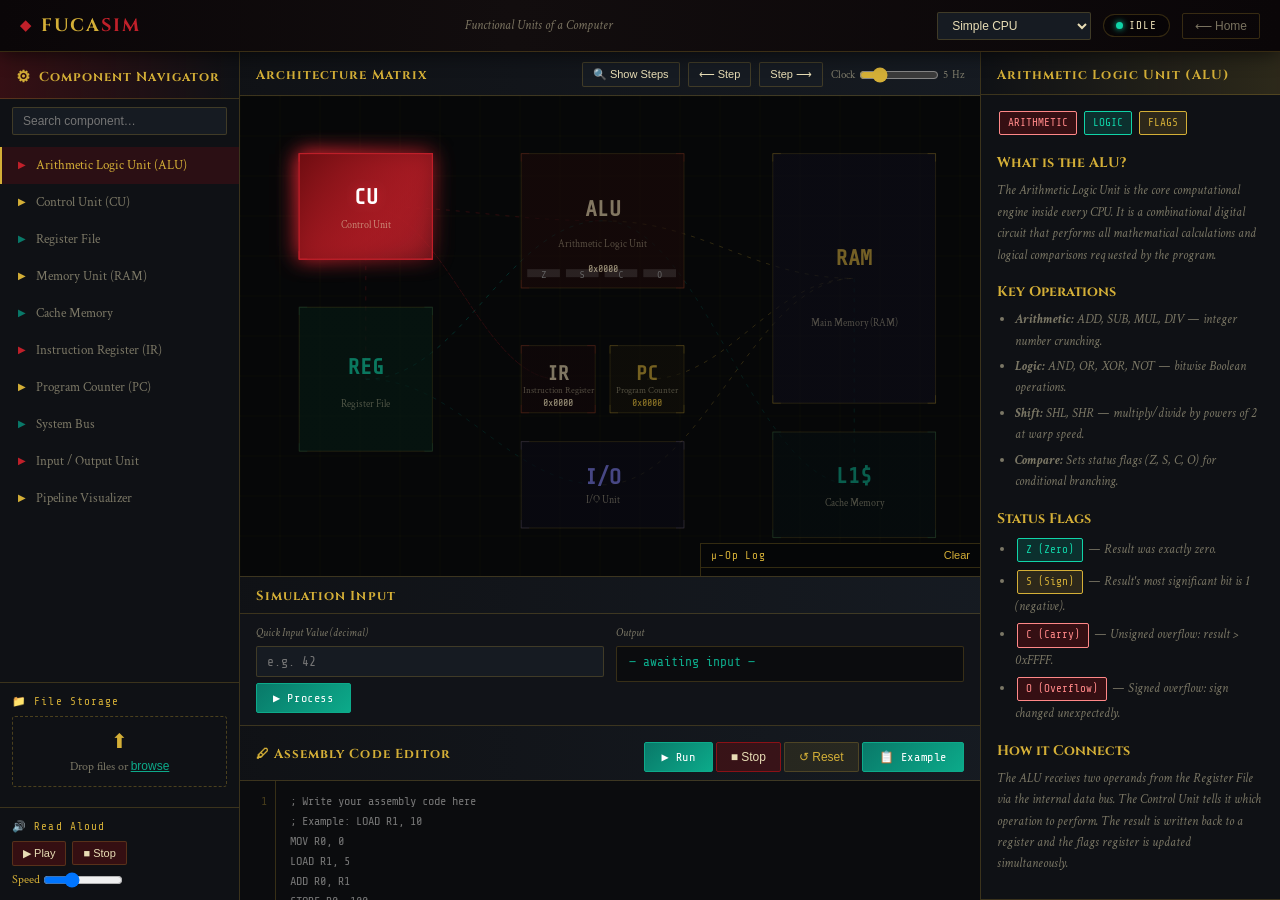
==== pages/main.html @ 7f4de7ea "Add files via upload Add simulator" ====
<!DOCTYPE html>
<html lang="en">
<head>
  <meta charset="UTF-8" />
  <meta name="viewport" content="width=device-width, initial-scale=1.0" />
  <meta http-equiv="X-Content-Type-Options" content="nosniff" />
  <meta http-equiv="X-Frame-Options" content="SAMEORIGIN" />
  <title>Functional Units of a Computer – Simulator</title>
  <link rel="preconnect" href="https://fonts.googleapis.com" />
  <link href="https://fonts.googleapis.com/css2?family=Cinzel:wght@400;700&family=Crimson+Text:ital,wght@0,400;0,600;1,400&family=Share+Tech+Mono&display=swap" rel="stylesheet" />
  <link rel="stylesheet" href="../css/main.css" />
</head>
<body>

<!-- ══════════════ TOP NAV BAR ══════════════ -->
<nav class="topnav" id="topNav">
  <div class="nav-logo">
    <span class="logo-diamond">◆</span>
    <span class="logo-text">FUCA<span class="logo-accent">SIM</span></span>
  </div>
  <div class="nav-center">
    <span class="nav-title">Functional Units of a Computer</span>
  </div>
  <div class="nav-right">
    <select class="arch-select" id="archSelect" title="Architecture">
      <option value="simple">Simple CPU</option>
      <option value="pipeline">Pipelined CPU</option>
      <option value="cache">Cache-Enabled CPU</option>
    </select>
    <div class="status-pill" id="statusPill">
      <span class="status-dot" id="statusDot"></span>
      <span id="statusText">IDLE</span>
    </div>
    <button class="nav-btn" onclick="window.location.href='../index.html'" title="Back to Welcome">⟵ Home</button>
  </div>
</nav>

<!-- ══════════════ MAIN LAYOUT ══════════════ -->
<div class="main-layout">

  <!-- LEFT SIDEBAR: Component Navigator -->
  <aside class="sidebar" id="sidebar">
    <div class="sidebar-header">
      <span class="sidebar-icon">⚙</span>
      <span>Component Navigator</span>
    </div>
    <div class="sidebar-search">
      <input type="text" placeholder="Search component…" id="compSearch" oninput="filterComponents(this.value)" />
    </div>
    <ul class="comp-list" id="compList">
      <li class="comp-item active" data-comp="alu" onclick="showComponent('alu')">
        <span class="comp-icon" style="color:#C0202A">▶</span>
        <span>Arithmetic Logic Unit (ALU)</span>
      </li>
      <li class="comp-item" data-comp="cu" onclick="showComponent('cu')">
        <span class="comp-icon" style="color:#D4AF37">▶</span>
        <span>Control Unit (CU)</span>
      </li>
      <li class="comp-item" data-comp="registers" onclick="showComponent('registers')">
        <span class="comp-icon" style="color:#097969">▶</span>
        <span>Register File</span>
      </li>
      <li class="comp-item" data-comp="memory" onclick="showComponent('memory')">
        <span class="comp-icon" style="color:#D4AF37">▶</span>
        <span>Memory Unit (RAM)</span>
      </li>
      <li class="comp-item" data-comp="cache" onclick="showComponent('cache')">
        <span class="comp-icon" style="color:#097969">▶</span>
        <span>Cache Memory</span>
      </li>
      <li class="comp-item" data-comp="ir" onclick="showComponent('ir')">
        <span class="comp-icon" style="color:#C0202A">▶</span>
        <span>Instruction Register (IR)</span>
      </li>
      <li class="comp-item" data-comp="pc" onclick="showComponent('pc')">
        <span class="comp-icon" style="color:#D4AF37">▶</span>
        <span>Program Counter (PC)</span>
      </li>
      <li class="comp-item" data-comp="bus" onclick="showComponent('bus')">
        <span class="comp-icon" style="color:#097969">▶</span>
        <span>System Bus</span>
      </li>
      <li class="comp-item" data-comp="io" onclick="showComponent('io')">
        <span class="comp-icon" style="color:#C0202A">▶</span>
        <span>Input / Output Unit</span>
      </li>
      <li class="comp-item" data-comp="pipeline" onclick="showComponent('pipeline')">
        <span class="comp-icon" style="color:#D4AF37">▶</span>
        <span>Pipeline Visualizer</span>
      </li>
    </ul>

    <!-- File Upload -->
    <div class="sidebar-section">
      <div class="section-label">📁 File Storage</div>
      <div class="upload-zone" id="uploadZone" ondragover="handleDragOver(event)" ondrop="handleDrop(event)">
        <input type="file" id="fileInput" multiple style="display:none" onchange="handleFiles(this.files)" />
        <span class="upload-icon">⬆</span>
        <span>Drop files or <button onclick="document.getElementById('fileInput').click()">browse</button></span>
      </div>
      <ul class="file-list" id="fileList"></ul>
    </div>

    <!-- Read Aloud Controls -->
    <div class="sidebar-section">
      <div class="section-label">🔊 Read Aloud</div>
      <div class="tts-controls">
        <button class="tts-btn" id="ttsPlayBtn" onclick="toggleReadAloud()">▶ Play</button>
        <button class="tts-btn" onclick="stopReadAloud()">■ Stop</button>
        <label style="font-size:12px;color:var(--gold)">Speed
          <input type="range" min="0.5" max="2" step="0.1" value="1" id="ttsRate" style="width:80px;vertical-align:middle" />
        </label>
      </div>
    </div>
  </aside>

  <!-- CENTER PANEL: Canvas + Simulation -->
  <main class="center-panel">

    <!-- Architecture Canvas Viewport -->
    <section class="canvas-section" id="canvasSection">
      <div class="section-header">
        <h2>Architecture Matrix</h2>
        <div class="canvas-controls">
          <button class="ctrl-btn" id="showStepsBtn" onclick="toggleStepView()" title="Show step-by-step execution">🔍 Show Steps</button>
          <button class="ctrl-btn" id="stepBackBtn" onclick="stepBack()" title="Step backward">⟵ Step</button>
          <button class="ctrl-btn" id="stepFwdBtn" onclick="stepForward()" title="Step forward">Step ⟶</button>
          <label class="speed-label">Clock
            <input type="range" min="1" max="20" value="5" id="clockSlider" oninput="setClockSpeed(this.value)" title="Simulation speed" />
            <span id="clockDisplay">5</span>Hz
          </label>
        </div>
      </div>
      <canvas id="simCanvas" width="900" height="480"></canvas>
      <!-- Microop log overlay -->
      <div class="microop-log" id="microopLog">
        <div class="log-header">μ-Op Log <button onclick="clearLog()" style="float:right;font-size:11px;background:none;border:none;color:var(--gold);cursor:pointer">Clear</button></div>
        <div class="log-body" id="logBody"></div>
      </div>
    </section>

    <!-- Input Panel -->
    <section class="input-section">
      <div class="section-header"><h2>Simulation Input</h2></div>
      <div class="input-grid">
        <div class="input-block">
          <label>Quick Input Value (decimal)</label>
          <input type="number" id="quickInput" placeholder="e.g. 42" class="sim-input" />
          <button class="run-btn" onclick="processInput()">▶ Process</button>
        </div>
        <div class="input-block">
          <label>Output</label>
          <div class="output-display" id="outputDisplay">— awaiting input —</div>
        </div>
      </div>
    </section>

    <!-- Code Editor -->
    <section class="editor-section">
      <div class="section-header">
        <h2>🖊 Assembly Code Editor</h2>
        <div>
          <button class="run-btn" onclick="compileAndRun()">▶ Run</button>
          <button class="stop-btn" onclick="stopSim()">■ Stop</button>
          <button class="reset-btn" onclick="resetSim()">↺ Reset</button>
          <button class="run-btn" onclick="loadExample()">📋 Example</button>
        </div>
      </div>
      <div class="editor-wrap">
        <div class="line-nums" id="lineNums">1</div>
        <textarea class="code-editor" id="codeEditor" spellcheck="false" placeholder="; Write your assembly code here&#10;; Example: LOAD R1, 10&#10;MOV R0, 0&#10;LOAD R1, 5&#10;ADD R0, R1&#10;STORE R0, 100&#10;HALT"
          oninput="onEditorInput(this)" onkeydown="handleEditorKey(event, this)"></textarea>
        <div class="editor-status" id="editorStatus">Ready</div>
      </div>
      <div class="syntax-errors" id="syntaxErrors"></div>
    </section>

    <!-- Memory Matrix (bottom) -->
    <section class="memory-section">
      <div class="section-header">
        <h2>Memory &amp; Cache Matrix</h2>
        <label><input type="checkbox" id="showCacheChk" onchange="toggleCacheView()" checked /> Show Cache Heatmap</label>
      </div>
      <div class="memory-wrap" id="memoryWrap"></div>
    </section>

  </main>

  <!-- RIGHT PANEL: Detail Info -->
  <aside class="detail-panel" id="detailPanel">
    <div class="detail-header" id="detailTitle">Select a Component</div>
    <div class="detail-body" id="detailBody">
      <p class="detail-hint"><em>Click any component in the sidebar or on the canvas to view its detailed explanation here.</em></p>
    </div>
    <!-- Register file live display -->
    <div class="register-display" id="registerDisplay">
      <div class="reg-header">Live Register Values</div>
      <div class="reg-grid" id="regGrid"></div>
    </div>
  </aside>

</div>

<!-- Pipeline Hazard Modal -->
<div class="modal-overlay" id="pipelineModal" onclick="closePipelineModal()">
  <div class="modal-box" onclick="event.stopPropagation()">
    <div class="modal-header">Pipeline Hazard Visualizer <button onclick="closePipelineModal()" class="modal-close">✕</button></div>
    <div id="pipelineContent"></div>
  </div>
</div>

<!-- Component Detail Modal (for sidebar clicks) -->
<div class="modal-overlay" id="compModal" onclick="closeCompModal()">
  <div class="modal-box large" onclick="event.stopPropagation()">
    <div class="modal-header" id="compModalTitle">Component Detail <button onclick="closeCompModal()" class="modal-close">✕</button></div>
    <div class="modal-body" id="compModalBody"></div>
  </div>
</div>

<script src="../js/simulator.js"></script>
<script src="../js/canvas-renderer.js"></script>
<script src="../js/component-data.js"></script>
<script src="../js/editor.js"></script>
<script src="../js/memory-grid.js"></script>
<script src="../js/main.js"></script>
</body>
</html>
---- css/main.css ----
/* ============================================================
   MAIN SIMULATOR PAGE – Obsidian/Gold/Red/Emerald Theme
   ============================================================ */
*, *::before, *::after { box-sizing: border-box; margin: 0; padding: 0; }

:root {
  --gold:       #D4AF37;
  --gold-dim:   rgba(212,175,55,0.15);
  --gold-glow:  rgba(212,175,55,0.5);
  --red:        #6F0D11;
  --red-mid:    #8B1116;
  --red-bright: #C0202A;
  --red-dim:    rgba(111,13,17,0.4);
  --green:      #097969;
  --green-mid:  #0DAA8A;
  --green-bright:#10D4A8;
  --green-dim:  rgba(9,121,105,0.3);
  --charcoal:   #0B0C0E;
  --charcoal2:  #111318;
  --charcoal3:  #161B22;
  --panel:      rgba(16,18,22,0.92);
  --border:     rgba(212,175,55,0.22);
  --text:       #E8DDB5;
  --text-dim:   rgba(232,221,181,0.5);
  --mono:       'Share Tech Mono', 'Courier New', monospace;
  --serif:      'Cinzel', 'Times New Roman', serif;
  --serifI:     'Crimson Text', 'Times New Roman', serif;
}

html, body {
  height: 100%;
  overflow: hidden;
  background: var(--charcoal);
  color: var(--text);
  font-family: var(--serifI);
  font-size: 14px;
}

/* ══════ TOP NAV ══════ */
.topnav {
  height: 52px;
  display: flex;
  align-items: center;
  padding: 0 20px;
  background: linear-gradient(90deg, #0A0608 0%, #120D0E 40%, #0A0608 100%);
  border-bottom: 1px solid var(--border);
  gap: 16px;
  position: relative;
  z-index: 100;
  box-shadow: 0 2px 20px rgba(0,0,0,0.6);
}
.nav-logo {
  display: flex; align-items: center; gap: 8px;
  font-family: var(--serif); font-size: 18px; font-weight: 700;
  color: var(--gold); letter-spacing: 0.1em; flex-shrink: 0;
}
.logo-diamond { color: var(--red-bright); font-size: 14px; }
.logo-accent { color: var(--red-bright); }
.nav-center { flex: 1; text-align: center; font-family: var(--serifI); font-style: italic; font-size: 13px; color: var(--text-dim); }
.nav-right { display: flex; align-items: center; gap: 12px; flex-shrink: 0; }
.arch-select {
  background: var(--charcoal3);
  border: 1px solid var(--border);
  color: var(--text);
  padding: 5px 10px;
  border-radius: 2px;
  font-size: 12px;
  cursor: pointer;
  outline: none;
}
.status-pill {
  display: flex; align-items: center; gap: 6px;
  padding: 4px 12px;
  border: 1px solid var(--border);
  border-radius: 20px;
  font-size: 11px;
  font-family: var(--mono);
  letter-spacing: 0.08em;
  background: rgba(0,0,0,0.3);
}
.status-dot {
  width: 7px; height: 7px; border-radius: 50%;
  background: var(--green-bright);
  box-shadow: 0 0 6px var(--green-bright);
  animation: dotPulse 2s ease infinite;
}
@keyframes dotPulse { 0%,100%{opacity:1} 50%{opacity:0.3} }
.nav-btn {
  background: none; border: 1px solid var(--border); color: var(--text-dim);
  padding: 5px 12px; border-radius: 2px; cursor: pointer; font-size: 12px;
  transition: all 0.2s;
}
.nav-btn:hover { border-color: var(--gold); color: var(--gold); }

/* ══════ MAIN LAYOUT ══════ */
.main-layout {
  display: grid;
  grid-template-columns: 240px 1fr 300px;
  height: calc(100vh - 52px);
  overflow: hidden;
}

/* ══════ SIDEBAR ══════ */
.sidebar {
  background: var(--panel);
  border-right: 1px solid var(--border);
  display: flex;
  flex-direction: column;
  overflow-y: auto;
  scrollbar-width: thin;
  scrollbar-color: var(--border) transparent;
}
.sidebar-header {
  display: flex; align-items: center; gap: 8px;
  padding: 14px 16px 10px;
  font-family: var(--serif); font-size: 13px; font-weight: 700;
  color: var(--gold); letter-spacing: 0.08em;
  border-bottom: 1px solid var(--border);
  background: linear-gradient(90deg, var(--red-dim), transparent);
}
.sidebar-icon { font-size: 16px; }
.sidebar-search { padding: 8px 12px; }
.sidebar-search input {
  width: 100%;
  background: var(--charcoal3);
  border: 1px solid var(--border);
  color: var(--text);
  padding: 6px 10px;
  border-radius: 2px;
  font-size: 12px;
  outline: none;
}
.sidebar-search input:focus { border-color: var(--gold); }

.comp-list { list-style: none; padding: 4px 0; flex: 1; }
.comp-item {
  display: flex; align-items: center; gap: 10px;
  padding: 10px 16px;
  cursor: pointer;
  font-size: 13px;
  border-left: 2px solid transparent;
  transition: all 0.2s ease;
  color: var(--text-dim);
}
.comp-item:hover { background: rgba(212,175,55,0.07); color: var(--text); border-left-color: var(--gold); }
.comp-item.active { background: rgba(111,13,17,0.3); color: var(--gold); border-left-color: var(--gold); }
.comp-icon { font-size: 10px; flex-shrink: 0; }

.sidebar-section { padding: 12px; border-top: 1px solid var(--border); }
.section-label { font-size: 11px; color: var(--gold); letter-spacing: 0.1em; margin-bottom: 8px; font-family: var(--mono); }

/* Upload Zone */
.upload-zone {
  border: 1px dashed rgba(212,175,55,0.3);
  border-radius: 3px; padding: 12px;
  text-align: center; font-size: 12px; color: var(--text-dim);
  cursor: pointer; transition: all 0.2s;
}
.upload-zone:hover { border-color: var(--gold); background: var(--gold-dim); }
.upload-zone button { background: none; border: none; color: var(--green-mid); cursor: pointer; text-decoration: underline; font-size: 12px; }
.upload-icon { display: block; font-size: 20px; margin-bottom: 4px; color: var(--gold); }
.file-list { list-style: none; margin-top: 8px; }
.file-list li {
  padding: 4px 8px; font-size: 11px; color: var(--green-mid);
  font-family: var(--mono); border-bottom: 1px solid rgba(255,255,255,0.03);
  display: flex; justify-content: space-between; align-items: center;
}
.file-remove { cursor: pointer; color: var(--red-bright); font-size: 14px; }

/* TTS Controls */
.tts-controls { display: flex; flex-wrap: wrap; gap: 6px; align-items: center; }
.tts-btn {
  background: var(--red-dim); border: 1px solid var(--border);
  color: var(--text); padding: 5px 10px; border-radius: 2px;
  cursor: pointer; font-size: 11px; transition: all 0.2s;
}
.tts-btn:hover { background: var(--red-mid); border-color: var(--gold); }

/* ══════ CENTER PANEL ══════ */
.center-panel {
  overflow-y: auto;
  scrollbar-width: thin;
  scrollbar-color: var(--border) transparent;
  display: flex;
  flex-direction: column;
  gap: 0;
}

/* Section common */
section {
  border-bottom: 1px solid var(--border);
  background: var(--charcoal2);
}
.section-header {
  display: flex; align-items: center; justify-content: space-between;
  padding: 10px 16px 8px;
  background: linear-gradient(90deg, rgba(16,18,22,0.98), rgba(22,27,34,0.98));
  border-bottom: 1px solid var(--border);
}
.section-header h2 {
  font-family: var(--serif); font-size: 13px; font-weight: 700;
  color: var(--gold); letter-spacing: 0.08em;
}

/* Canvas Section */
.canvas-section { position: relative; }
#simCanvas {
  display: block; width: 100%; max-height: 480px;
  background: #060708;
  cursor: crosshair;
}
.canvas-controls {
  display: flex; align-items: center; gap: 8px; flex-wrap: wrap;
}
.ctrl-btn {
  background: var(--charcoal3); border: 1px solid var(--border);
  color: var(--text); padding: 5px 10px; border-radius: 2px;
  cursor: pointer; font-size: 11px; transition: all 0.2s; white-space: nowrap;
}
.ctrl-btn:hover { border-color: var(--gold); color: var(--gold); }
.speed-label {
  font-size: 11px; color: var(--text-dim); display: flex; align-items: center; gap: 4px;
}
.speed-label input[type=range] { accent-color: var(--gold); width: 80px; }

/* Microop Log */
.microop-log {
  position: absolute; bottom: 0; right: 0;
  width: 280px; max-height: 180px;
  background: rgba(6,7,8,0.95);
  border: 1px solid var(--border);
  border-bottom: none; border-right: none;
  font-family: var(--mono); font-size: 11px;
  backdrop-filter: blur(8px);
}
.log-header {
  padding: 5px 10px; color: var(--gold); font-size: 11px;
  border-bottom: 1px solid var(--border); letter-spacing: 0.08em;
}
.log-body {
  max-height: 140px; overflow-y: auto; padding: 4px 10px;
  scrollbar-width: thin; scrollbar-color: var(--border) transparent;
}
.log-entry { padding: 2px 0; color: var(--green-mid); border-bottom: 1px solid rgba(255,255,255,0.03); }
.log-entry.ctrl { color: var(--red-bright); }
.log-entry.addr { color: var(--gold); }

/* Input Section */
.input-section { padding: 0; }
.input-grid {
  display: grid; grid-template-columns: 1fr 1fr; gap: 0;
  padding: 12px 16px; gap: 12px;
}
.input-block label { display: block; font-size: 11px; color: var(--text-dim); margin-bottom: 6px; font-style: italic; }
.sim-input {
  width: 100%; background: var(--charcoal3);
  border: 1px solid var(--border); color: var(--text);
  padding: 7px 10px; border-radius: 2px; font-size: 13px;
  font-family: var(--mono); outline: none; transition: border-color 0.2s;
}
.sim-input:focus { border-color: var(--green-mid); }
.output-display {
  background: var(--charcoal); border: 1px solid var(--border);
  color: var(--green-mid); padding: 7px 12px; border-radius: 2px;
  font-family: var(--mono); font-size: 13px; min-height: 36px;
  transition: all 0.3s;
}
.output-display.flash { border-color: var(--green-bright); box-shadow: 0 0 10px var(--green-dim); }

/* Button styles */
.run-btn {
  background: linear-gradient(135deg, var(--green) 0%, #0CAA8A 100%);
  border: 1px solid var(--green-mid); color: #fff;
  padding: 7px 16px; border-radius: 2px; cursor: pointer;
  font-size: 12px; font-family: var(--mono); letter-spacing: 0.05em;
  transition: all 0.2s; margin-top: 6px;
}
.run-btn:hover { background: var(--green-mid); box-shadow: 0 0 12px var(--green-dim); }
.stop-btn {
  background: var(--red-dim); border: 1px solid var(--red-mid); color: var(--text);
  padding: 7px 14px; border-radius: 2px; cursor: pointer; font-size: 12px; transition: all 0.2s;
}
.stop-btn:hover { background: var(--red-mid); border-color: var(--red-bright); }
.reset-btn {
  background: rgba(212,175,55,0.1); border: 1px solid var(--border); color: var(--gold);
  padding: 7px 14px; border-radius: 2px; cursor: pointer; font-size: 12px; transition: all 0.2s;
}
.reset-btn:hover { background: var(--gold-dim); }

/* Editor Section */
.editor-section { flex: 1; }
.editor-wrap {
  position: relative; display: flex;
  min-height: 180px; max-height: 260px;
}
.line-nums {
  background: var(--charcoal); color: rgba(212,175,55,0.3);
  padding: 10px 8px; font-family: var(--mono); font-size: 12px;
  line-height: 20px; text-align: right; min-width: 36px;
  border-right: 1px solid var(--border); user-select: none;
  white-space: pre; overflow: hidden;
}
.code-editor {
  flex: 1; background: var(--charcoal); color: #A0D8AF;
  border: none; padding: 10px 14px; font-family: var(--mono); font-size: 12px;
  line-height: 20px; outline: none; resize: none; tab-size: 2;
  caret-color: var(--gold);
}
.editor-status {
  position: absolute; bottom: 0; right: 0;
  padding: 2px 10px; font-size: 11px; font-family: var(--mono);
  color: var(--text-dim); background: rgba(0,0,0,0.5);
}
.syntax-errors {
  padding: 4px 16px; font-size: 11px; font-family: var(--mono);
  color: var(--red-bright); min-height: 20px; background: var(--charcoal);
}

/* Memory Section */
.memory-section { }
.memory-wrap {
  display: grid;
  grid-template-columns: repeat(auto-fill, minmax(28px, 1fr));
  gap: 2px;
  padding: 10px 16px 16px;
  max-height: 200px;
  overflow-y: auto;
}
.mem-cell {
  height: 24px; border-radius: 2px;
  background: rgba(212,175,55,0.05);
  border: 1px solid rgba(212,175,55,0.08);
  display: flex; align-items: center; justify-content: center;
  font-family: var(--mono); font-size: 10px; color: var(--text-dim);
  cursor: pointer; transition: all 0.15s; position: relative;
}
.mem-cell:hover { border-color: var(--gold); color: var(--gold); z-index: 2; transform: scale(1.3); }
.mem-cell.read { background: rgba(9,121,105,0.4); border-color: var(--green-mid); color: var(--green-bright); box-shadow: 0 0 6px var(--green-dim); }
.mem-cell.write { background: rgba(192,32,42,0.35); border-color: var(--red-bright); color: #fff; box-shadow: 0 0 6px rgba(192,32,42,0.4); }
.mem-cell.hot { background: rgba(212,175,55,0.25); border-color: var(--gold); color: var(--gold); }

/* ══════ DETAIL PANEL ══════ */
.detail-panel {
  background: var(--panel);
  border-left: 1px solid var(--border);
  display: flex; flex-direction: column;
  overflow-y: auto;
  scrollbar-width: thin; scrollbar-color: var(--border) transparent;
}
.detail-header {
  padding: 14px 16px 10px;
  font-family: var(--serif); font-size: 13px; font-weight: 700;
  color: var(--gold); letter-spacing: 0.08em;
  border-bottom: 1px solid var(--border);
  background: linear-gradient(90deg, transparent, var(--gold-dim));
}
.detail-body {
  padding: 14px 16px; flex: 1;
  font-family: var(--serifI); font-style: italic; font-size: 13px;
  line-height: 1.65; color: var(--text-dim);
}
.detail-hint { font-size: 12px; color: rgba(232,221,181,0.3); }
.detail-body h3 { font-family: var(--serif); font-style: normal; font-size: 14px; color: var(--gold); margin: 14px 0 6px; }
.detail-body p { margin-bottom: 10px; }
.detail-body ul { padding-left: 18px; margin-bottom: 10px; }
.detail-body li { margin-bottom: 4px; }
.detail-body .tag {
  display: inline-block; padding: 2px 8px; border-radius: 2px;
  font-size: 11px; font-style: normal; font-family: var(--mono);
  margin: 2px; border: 1px solid;
}
.tag-red { background: var(--red-dim); border-color: var(--red-mid); color: #f88; }
.tag-green { background: var(--green-dim); border-color: var(--green-mid); color: var(--green-bright); }
.tag-gold { background: var(--gold-dim); border-color: var(--gold); color: var(--gold); }

/* Register Display */
.register-display {
  border-top: 1px solid var(--border);
  padding: 12px;
  flex-shrink: 0;
}
.reg-header {
  font-family: var(--serif); font-size: 12px; color: var(--gold);
  margin-bottom: 8px; letter-spacing: 0.08em;
}
.reg-grid { display: flex; flex-direction: column; gap: 4px; }
.reg-row {
  display: flex; align-items: center; justify-content: space-between;
  padding: 4px 8px;
  background: rgba(0,0,0,0.3);
  border: 1px solid var(--border); border-radius: 2px;
  font-family: var(--mono); font-size: 11px;
}
.reg-name { color: var(--gold); min-width: 30px; }
.reg-hex  { color: var(--green-mid); }
.reg-bin  { color: var(--text-dim); font-size: 10px; }
.reg-dec  { color: var(--text); min-width: 30px; text-align: right; }
.reg-row.active { background: rgba(9,121,105,0.15); border-color: var(--green-mid); }

/* ══════ MODALS ══════ */
.modal-overlay {
  position: fixed; inset: 0; z-index: 500;
  background: rgba(0,0,0,0.75); backdrop-filter: blur(4px);
  display: none; align-items: center; justify-content: center;
}
.modal-overlay.open { display: flex; }
.modal-box {
  background: var(--charcoal2);
  border: 1px solid var(--border);
  border-radius: 3px;
  max-width: 700px; width: 90%;
  max-height: 80vh; overflow-y: auto;
  box-shadow: 0 0 60px rgba(0,0,0,0.8), 0 0 30px rgba(212,175,55,0.1);
  animation: modalIn 0.3s ease;
}
.modal-box.large { max-width: 900px; }
@keyframes modalIn { from{opacity:0;transform:scale(0.9)} to{opacity:1;transform:scale(1)} }
.modal-header {
  display: flex; align-items: center; justify-content: space-between;
  padding: 14px 20px;
  font-family: var(--serif); font-size: 15px; color: var(--gold);
  border-bottom: 1px solid var(--border);
  background: linear-gradient(90deg, var(--red-dim), transparent);
}
.modal-close {
  background: none; border: none; color: var(--text-dim); cursor: pointer;
  font-size: 18px; transition: color 0.2s;
}
.modal-close:hover { color: var(--red-bright); }
.modal-body { padding: 20px; }

/* Pipeline grid */
.pipeline-grid { overflow-x: auto; }
.pipeline-table { border-collapse: collapse; font-family: var(--mono); font-size: 11px; width: 100%; }
.pipeline-table th { padding: 6px 10px; background: var(--red-dim); color: var(--gold); border: 1px solid var(--border); }
.pipeline-table td { padding: 5px 10px; border: 1px solid rgba(255,255,255,0.05); text-align: center; color: var(--text-dim); }
.pipeline-table td.if { background: rgba(9,121,105,0.25); color: var(--green-bright); }
.pipeline-table td.id { background: rgba(212,175,55,0.15); color: var(--gold); }
.pipeline-table td.ex { background: rgba(192,32,42,0.25); color: #f88; }
.pipeline-table td.mem { background: rgba(80,80,180,0.25); color: #aaf; }
.pipeline-table td.wb { background: rgba(180,120,0,0.25); color: #fd8; }
.pipeline-table td.stall { background: rgba(255,0,0,0.1); color: #f44; font-weight: bold; }

/* Scrollbar styling */
::-webkit-scrollbar { width: 5px; height: 5px; }
::-webkit-scrollbar-track { background: transparent; }
::-webkit-scrollbar-thumb { background: rgba(212,175,55,0.2); border-radius: 3px; }
::-webkit-scrollbar-thumb:hover { background: rgba(212,175,55,0.4); }

/* Responsive */
@media (max-width: 1100px) {
  .main-layout { grid-template-columns: 220px 1fr; }
  .detail-panel { display: none; }
}
@media (max-width: 700px) {
  .main-layout { grid-template-columns: 1fr; }
  .sidebar { display: none; }
}
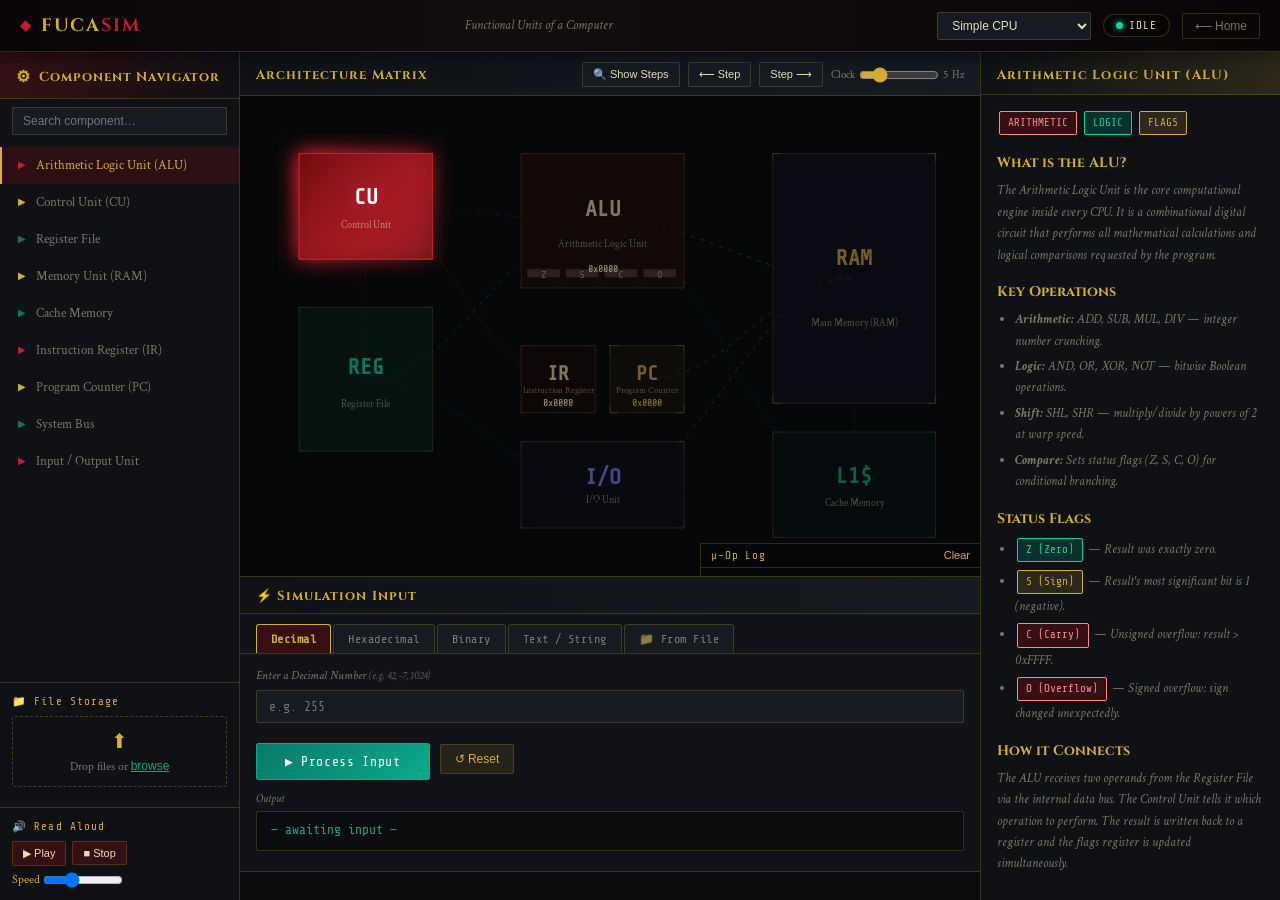
==== commit 08f4aede: "Add files via upload" ====
--- a/pages/main.html
+++ b/pages/main.html
@@ -84,10 +84,6 @@
         <span class="comp-icon" style="color:#C0202A">▶</span>
         <span>Input / Output Unit</span>
       </li>
-      <li class="comp-item" data-comp="pipeline" onclick="showComponent('pipeline')">
-        <span class="comp-icon" style="color:#D4AF37">▶</span>
-        <span>Pipeline Visualizer</span>
-      </li>
     </ul>
 
     <!-- File Upload -->
@@ -114,7 +110,7 @@
     </div>
   </aside>
 
-  <!-- CENTER PANEL: Canvas + Simulation -->
+  <!-- CENTER PANEL -->
   <main class="center-panel">
 
     <!-- Architecture Canvas Viewport -->
@@ -139,49 +135,93 @@
       </div>
     </section>
 
-    <!-- Input Panel -->
+    <!-- ══ ENHANCED INPUT PANEL ══ -->
     <section class="input-section">
-      <div class="section-header"><h2>Simulation Input</h2></div>
-      <div class="input-grid">
-        <div class="input-block">
-          <label>Quick Input Value (decimal)</label>
-          <input type="number" id="quickInput" placeholder="e.g. 42" class="sim-input" />
-          <button class="run-btn" onclick="processInput()">▶ Process</button>
-        </div>
-        <div class="input-block">
-          <label>Output</label>
-          <div class="output-display" id="outputDisplay">— awaiting input —</div>
-        </div>
-      </div>
-    </section>
-
-    <!-- Code Editor -->
-    <section class="editor-section">
-      <div class="section-header">
-        <h2>🖊 Assembly Code Editor</h2>
-        <div>
-          <button class="run-btn" onclick="compileAndRun()">▶ Run</button>
-          <button class="stop-btn" onclick="stopSim()">■ Stop</button>
-          <button class="reset-btn" onclick="resetSim()">↺ Reset</button>
-          <button class="run-btn" onclick="loadExample()">📋 Example</button>
-        </div>
-      </div>
-      <div class="editor-wrap">
-        <div class="line-nums" id="lineNums">1</div>
-        <textarea class="code-editor" id="codeEditor" spellcheck="false" placeholder="; Write your assembly code here&#10;; Example: LOAD R1, 10&#10;MOV R0, 0&#10;LOAD R1, 5&#10;ADD R0, R1&#10;STORE R0, 100&#10;HALT"
-          oninput="onEditorInput(this)" onkeydown="handleEditorKey(event, this)"></textarea>
-        <div class="editor-status" id="editorStatus">Ready</div>
-      </div>
-      <div class="syntax-errors" id="syntaxErrors"></div>
-    </section>
-
-    <!-- Memory Matrix (bottom) -->
-    <section class="memory-section">
-      <div class="section-header">
-        <h2>Memory &amp; Cache Matrix</h2>
-        <label><input type="checkbox" id="showCacheChk" onchange="toggleCacheView()" checked /> Show Cache Heatmap</label>
-      </div>
-      <div class="memory-wrap" id="memoryWrap"></div>
+      <div class="section-header"><h2>⚡ Simulation Input</h2></div>
+
+      <!-- Input type tabs -->
+      <div class="input-tabs">
+        <button class="tab-btn active" onclick="switchTab('decimal', this)">Decimal</button>
+        <button class="tab-btn" onclick="switchTab('hex', this)">Hexadecimal</button>
+        <button class="tab-btn" onclick="switchTab('binary', this)">Binary</button>
+        <button class="tab-btn" onclick="switchTab('text', this)">Text / String</button>
+        <button class="tab-btn" onclick="switchTab('file', this)">📁 From File</button>
+      </div>
+
+      <!-- Decimal -->
+      <div class="tab-panel active" id="tab-decimal">
+        <div class="input-row">
+          <div class="input-block">
+            <label>Enter a Decimal Number <em>(e.g. 42, -7, 1024)</em></label>
+            <input type="number" id="inp-decimal" placeholder="e.g. 255" class="sim-input" />
+          </div>
+        </div>
+      </div>
+
+      <!-- Hex -->
+      <div class="tab-panel" id="tab-hex">
+        <div class="input-row">
+          <div class="input-block">
+            <label>Enter a Hexadecimal Value <em>(e.g. 0xFF, 1A3C, DEAD)</em></label>
+            <input type="text" id="inp-hex" placeholder="e.g. 0xFF or FF" class="sim-input" />
+          </div>
+        </div>
+      </div>
+
+      <!-- Binary -->
+      <div class="tab-panel" id="tab-binary">
+        <div class="input-row">
+          <div class="input-block">
+            <label>Enter a Binary Number <em>(e.g. 1010, 11001100)</em></label>
+            <input type="text" id="inp-binary" placeholder="e.g. 10110101" class="sim-input" pattern="[01]+" />
+          </div>
+        </div>
+      </div>
+
+      <!-- Text -->
+      <div class="tab-panel" id="tab-text">
+        <div class="input-row">
+          <div class="input-block">
+            <label>Enter Text or a String <em>(converted to ASCII bytes)</em></label>
+            <input type="text" id="inp-text" placeholder="e.g. Hello World" class="sim-input" />
+          </div>
+        </div>
+      </div>
+
+      <!-- File picker -->
+      <div class="tab-panel" id="tab-file">
+        <div class="input-row">
+          <div class="input-block">
+            <label>Select a File from Your Device <em>(any file type — stored in simulated memory)</em></label>
+            <div class="file-pick-zone">
+              <input type="file" id="inp-file" style="display:none" onchange="handleInputFile(this.files[0])" />
+              <button class="file-pick-btn" onclick="document.getElementById('inp-file').click()">
+                📂 Browse Files…
+              </button>
+              <span class="file-pick-info" id="filePickInfo">No file selected</span>
+            </div>
+            <!-- Stored files quick-search -->
+            <div class="stored-search-wrap">
+              <label style="margin-top:10px;display:block">Or search from already-uploaded files:</label>
+              <input type="text" id="storedFileSearch" placeholder="Type filename to search…" class="sim-input" oninput="searchStoredFiles(this.value)" />
+              <ul class="stored-results" id="storedResults"></ul>
+            </div>
+          </div>
+        </div>
+      </div>
+
+      <!-- Process button + output — shared across all tabs -->
+      <div class="input-process-row">
+        <button class="run-btn big-run" onclick="processInput()">▶ Process Input</button>
+        <button class="reset-btn" onclick="resetSim()">↺ Reset</button>
+      </div>
+
+      <!-- Output area -->
+      <div class="output-wrap">
+        <div class="output-label">Output</div>
+        <div class="output-display" id="outputDisplay">— awaiting input —</div>
+        <div class="output-conversions" id="outputConversions"></div>
+      </div>
     </section>
 
   </main>
@@ -192,24 +232,11 @@
     <div class="detail-body" id="detailBody">
       <p class="detail-hint"><em>Click any component in the sidebar or on the canvas to view its detailed explanation here.</em></p>
     </div>
-    <!-- Register file live display -->
-    <div class="register-display" id="registerDisplay">
-      <div class="reg-header">Live Register Values</div>
-      <div class="reg-grid" id="regGrid"></div>
-    </div>
   </aside>
 
 </div>
 
-<!-- Pipeline Hazard Modal -->
-<div class="modal-overlay" id="pipelineModal" onclick="closePipelineModal()">
-  <div class="modal-box" onclick="event.stopPropagation()">
-    <div class="modal-header">Pipeline Hazard Visualizer <button onclick="closePipelineModal()" class="modal-close">✕</button></div>
-    <div id="pipelineContent"></div>
-  </div>
-</div>
-
-<!-- Component Detail Modal (for sidebar clicks) -->
+<!-- Component Detail Modal -->
 <div class="modal-overlay" id="compModal" onclick="closeCompModal()">
   <div class="modal-box large" onclick="event.stopPropagation()">
     <div class="modal-header" id="compModalTitle">Component Detail <button onclick="closeCompModal()" class="modal-close">✕</button></div>
@@ -220,8 +247,6 @@
 <script src="../js/simulator.js"></script>
 <script src="../js/canvas-renderer.js"></script>
 <script src="../js/component-data.js"></script>
-<script src="../js/editor.js"></script>
-<script src="../js/memory-grid.js"></script>
 <script src="../js/main.js"></script>
 </body>
 </html>
--- a/css/main.css
+++ b/css/main.css
@@ -247,25 +247,106 @@
 
 /* Input Section */
 .input-section { padding: 0; }
-.input-grid {
-  display: grid; grid-template-columns: 1fr 1fr; gap: 0;
-  padding: 12px 16px; gap: 12px;
-}
-.input-block label { display: block; font-size: 11px; color: var(--text-dim); margin-bottom: 6px; font-style: italic; }
+
+/* Input Tabs */
+.input-tabs {
+  display: flex; gap: 2px; padding: 10px 16px 0;
+  border-bottom: 1px solid var(--border);
+  flex-wrap: wrap;
+}
+.tab-btn {
+  background: var(--charcoal3); border: 1px solid var(--border);
+  border-bottom: none; color: var(--text-dim);
+  padding: 7px 14px; border-radius: 3px 3px 0 0;
+  cursor: pointer; font-size: 12px; font-family: var(--mono);
+  transition: all 0.2s; letter-spacing: 0.04em;
+}
+.tab-btn:hover { color: var(--gold); border-color: var(--gold); }
+.tab-btn.active {
+  background: var(--red-dim); border-color: var(--gold);
+  color: var(--gold); font-weight: bold;
+}
+
+/* Tab Panels */
+.tab-panel { display: none; padding: 14px 16px 4px; }
+.tab-panel.active { display: block; }
+
+.input-row { display: flex; gap: 12px; flex-wrap: wrap; }
+.input-block { flex: 1; min-width: 200px; }
+.input-block label {
+  display: block; font-size: 12px; color: var(--text-dim);
+  margin-bottom: 7px; font-style: italic;
+}
+.input-block label em { color: rgba(232,221,181,0.35); font-size: 11px; }
+
 .sim-input {
   width: 100%; background: var(--charcoal3);
   border: 1px solid var(--border); color: var(--text);
-  padding: 7px 10px; border-radius: 2px; font-size: 13px;
+  padding: 8px 12px; border-radius: 2px; font-size: 13px;
   font-family: var(--mono); outline: none; transition: border-color 0.2s;
 }
-.sim-input:focus { border-color: var(--green-mid); }
+.sim-input:focus { border-color: var(--green-mid); box-shadow: 0 0 8px var(--green-dim); }
+
+/* File picker */
+.file-pick-zone {
+  display: flex; align-items: center; gap: 12px;
+  margin-bottom: 10px;
+}
+.file-pick-btn {
+  background: linear-gradient(135deg, var(--red-dim), rgba(111,13,17,0.6));
+  border: 1px solid var(--border); color: var(--gold);
+  padding: 9px 18px; border-radius: 2px; cursor: pointer;
+  font-size: 13px; font-family: var(--mono); white-space: nowrap;
+  transition: all 0.2s;
+}
+.file-pick-btn:hover { border-color: var(--gold); box-shadow: 0 0 10px var(--gold-glow); }
+.file-pick-info {
+  font-size: 12px; color: var(--green-mid); font-family: var(--mono);
+  font-style: italic;
+}
+
+/* Stored file search */
+.stored-search-wrap { margin-top: 6px; }
+.stored-results {
+  list-style: none; margin-top: 6px; max-height: 100px; overflow-y: auto;
+}
+.stored-results li {
+  padding: 5px 10px; font-size: 12px; font-family: var(--mono);
+  color: var(--gold); background: var(--charcoal3);
+  border: 1px solid var(--border); border-top: none;
+  cursor: pointer; transition: background 0.15s;
+}
+.stored-results li:hover { background: var(--red-dim); color: #fff; }
+.stored-results li:first-child { border-top: 1px solid var(--border); border-radius: 2px 2px 0 0; }
+
+/* Process row */
+.input-process-row {
+  display: flex; align-items: center; gap: 10px;
+  padding: 10px 16px 6px;
+}
+.big-run { padding: 10px 28px !important; font-size: 13px !important; }
+
+/* Output */
+.output-wrap { padding: 6px 16px 14px; }
+.output-label { font-size: 11px; color: var(--text-dim); margin-bottom: 5px; font-style: italic; }
 .output-display {
   background: var(--charcoal); border: 1px solid var(--border);
-  color: var(--green-mid); padding: 7px 12px; border-radius: 2px;
-  font-family: var(--mono); font-size: 13px; min-height: 36px;
-  transition: all 0.3s;
-}
-.output-display.flash { border-color: var(--green-bright); box-shadow: 0 0 10px var(--green-dim); }
+  color: var(--green-mid); padding: 10px 14px; border-radius: 2px;
+  font-family: var(--mono); font-size: 13px; min-height: 40px;
+  transition: all 0.3s; word-break: break-all;
+}
+.output-display.flash { border-color: var(--green-bright); box-shadow: 0 0 12px var(--green-dim); }
+.output-conversions {
+  margin-top: 6px; display: flex; flex-wrap: wrap; gap: 8px;
+}
+.conv-pill {
+  padding: 3px 10px; border-radius: 2px; font-family: var(--mono); font-size: 11px;
+  border: 1px solid var(--border); background: var(--charcoal3);
+}
+.conv-pill.dec { color: var(--text); }
+.conv-pill.hex { color: var(--gold); border-color: rgba(212,175,55,0.3); }
+.conv-pill.bin { color: var(--green-mid); border-color: rgba(9,121,105,0.3); }
+.conv-pill.asc { color: #aab; border-color: rgba(170,170,187,0.3); }
 
 /* Button styles */
 .run-btn {
@@ -287,57 +368,7 @@
 }
 .reset-btn:hover { background: var(--gold-dim); }
 
-/* Editor Section */
-.editor-section { flex: 1; }
-.editor-wrap {
-  position: relative; display: flex;
-  min-height: 180px; max-height: 260px;
-}
-.line-nums {
-  background: var(--charcoal); color: rgba(212,175,55,0.3);
-  padding: 10px 8px; font-family: var(--mono); font-size: 12px;
-  line-height: 20px; text-align: right; min-width: 36px;
-  border-right: 1px solid var(--border); user-select: none;
-  white-space: pre; overflow: hidden;
-}
-.code-editor {
-  flex: 1; background: var(--charcoal); color: #A0D8AF;
-  border: none; padding: 10px 14px; font-family: var(--mono); font-size: 12px;
-  line-height: 20px; outline: none; resize: none; tab-size: 2;
-  caret-color: var(--gold);
-}
-.editor-status {
-  position: absolute; bottom: 0; right: 0;
-  padding: 2px 10px; font-size: 11px; font-family: var(--mono);
-  color: var(--text-dim); background: rgba(0,0,0,0.5);
-}
-.syntax-errors {
-  padding: 4px 16px; font-size: 11px; font-family: var(--mono);
-  color: var(--red-bright); min-height: 20px; background: var(--charcoal);
-}
-
-/* Memory Section */
-.memory-section { }
-.memory-wrap {
-  display: grid;
-  grid-template-columns: repeat(auto-fill, minmax(28px, 1fr));
-  gap: 2px;
-  padding: 10px 16px 16px;
-  max-height: 200px;
-  overflow-y: auto;
-}
-.mem-cell {
-  height: 24px; border-radius: 2px;
-  background: rgba(212,175,55,0.05);
-  border: 1px solid rgba(212,175,55,0.08);
-  display: flex; align-items: center; justify-content: center;
-  font-family: var(--mono); font-size: 10px; color: var(--text-dim);
-  cursor: pointer; transition: all 0.15s; position: relative;
-}
-.mem-cell:hover { border-color: var(--gold); color: var(--gold); z-index: 2; transform: scale(1.3); }
-.mem-cell.read { background: rgba(9,121,105,0.4); border-color: var(--green-mid); color: var(--green-bright); box-shadow: 0 0 6px var(--green-dim); }
-.mem-cell.write { background: rgba(192,32,42,0.35); border-color: var(--red-bright); color: #fff; box-shadow: 0 0 6px rgba(192,32,42,0.4); }
-.mem-cell.hot { background: rgba(212,175,55,0.25); border-color: var(--gold); color: var(--gold); }
+/* (Editor and Memory sections removed) */
 
 /* ══════ DETAIL PANEL ══════ */
 .detail-panel {
@@ -373,29 +404,7 @@
 .tag-green { background: var(--green-dim); border-color: var(--green-mid); color: var(--green-bright); }
 .tag-gold { background: var(--gold-dim); border-color: var(--gold); color: var(--gold); }
 
-/* Register Display */
-.register-display {
-  border-top: 1px solid var(--border);
-  padding: 12px;
-  flex-shrink: 0;
-}
-.reg-header {
-  font-family: var(--serif); font-size: 12px; color: var(--gold);
-  margin-bottom: 8px; letter-spacing: 0.08em;
-}
-.reg-grid { display: flex; flex-direction: column; gap: 4px; }
-.reg-row {
-  display: flex; align-items: center; justify-content: space-between;
-  padding: 4px 8px;
-  background: rgba(0,0,0,0.3);
-  border: 1px solid var(--border); border-radius: 2px;
-  font-family: var(--mono); font-size: 11px;
-}
-.reg-name { color: var(--gold); min-width: 30px; }
-.reg-hex  { color: var(--green-mid); }
-.reg-bin  { color: var(--text-dim); font-size: 10px; }
-.reg-dec  { color: var(--text); min-width: 30px; text-align: right; }
-.reg-row.active { background: rgba(9,121,105,0.15); border-color: var(--green-mid); }
+/* (Register display removed) */
 
 /* ══════ MODALS ══════ */
 .modal-overlay {
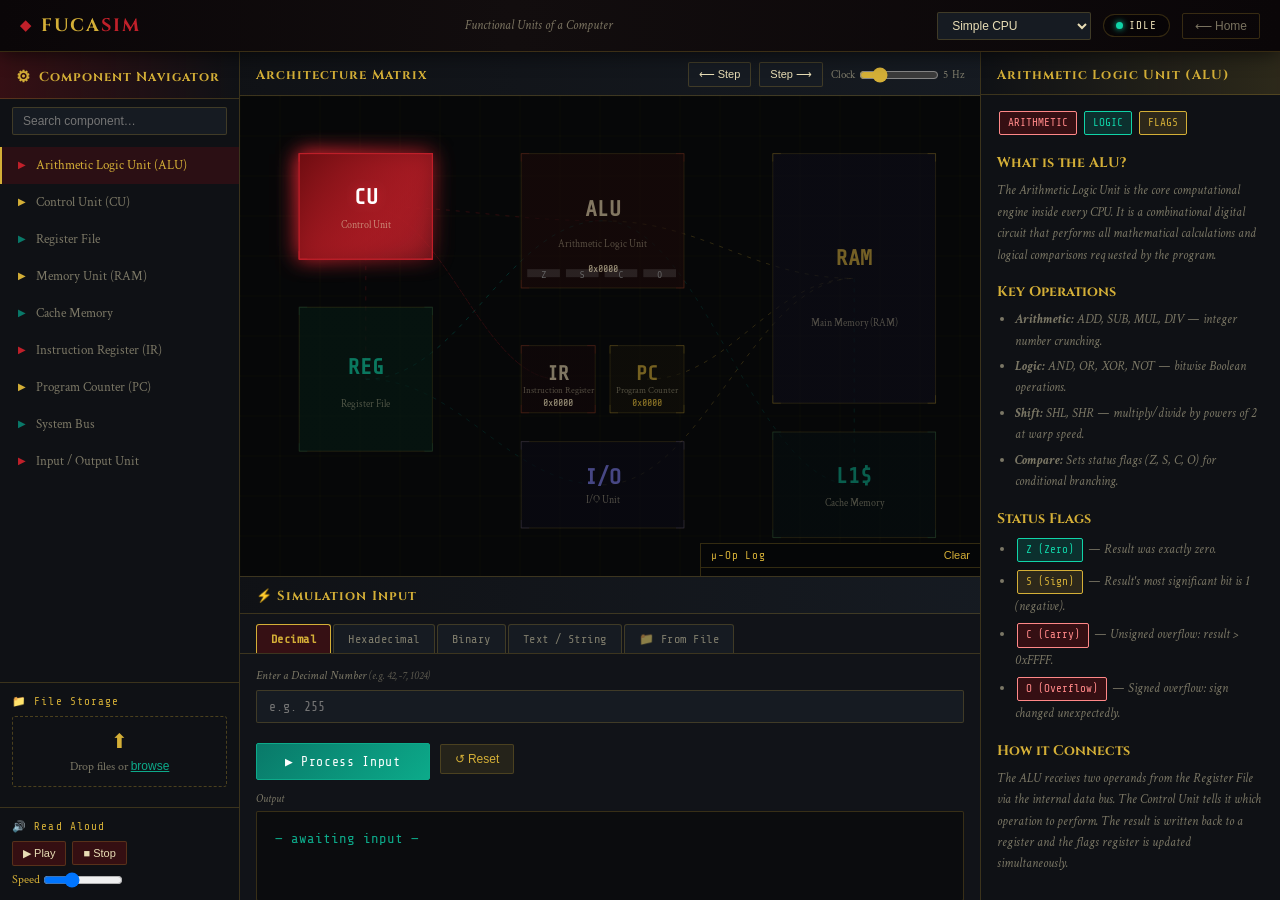
==== commit cb73c17a: "Add files via upload" ====
--- a/pages/main.html
+++ b/pages/main.html
@@ -118,7 +118,6 @@
       <div class="section-header">
         <h2>Architecture Matrix</h2>
         <div class="canvas-controls">
-          <button class="ctrl-btn" id="showStepsBtn" onclick="toggleStepView()" title="Show step-by-step execution">🔍 Show Steps</button>
           <button class="ctrl-btn" id="stepBackBtn" onclick="stepBack()" title="Step backward">⟵ Step</button>
           <button class="ctrl-btn" id="stepFwdBtn" onclick="stepForward()" title="Step forward">Step ⟶</button>
           <label class="speed-label">Clock
@@ -221,6 +220,8 @@
         <div class="output-label">Output</div>
         <div class="output-display" id="outputDisplay">— awaiting input —</div>
         <div class="output-conversions" id="outputConversions"></div>
+        <!-- Rich media preview area -->
+        <div class="media-preview" id="mediaPreview"></div>
       </div>
     </section>
 
@@ -244,6 +245,7 @@
   </div>
 </div>
 
+<script src="../js/storage.js"></script>
 <script src="../js/simulator.js"></script>
 <script src="../js/canvas-renderer.js"></script>
 <script src="../js/component-data.js"></script>
--- a/css/main.css
+++ b/css/main.css
@@ -315,9 +315,16 @@
   color: var(--gold); background: var(--charcoal3);
   border: 1px solid var(--border); border-top: none;
   cursor: pointer; transition: background 0.15s;
+  display: flex; align-items: center; justify-content: space-between; gap: 8px;
 }
 .stored-results li:hover { background: var(--red-dim); color: #fff; }
 .stored-results li:first-child { border-top: 1px solid var(--border); border-radius: 2px 2px 0 0; }
+.file-del-btn {
+  background: none; border: 1px solid var(--red-mid); color: var(--red-bright);
+  border-radius: 2px; padding: 1px 7px; cursor: pointer; font-size: 11px;
+  flex-shrink: 0; transition: all 0.2s;
+}
+.file-del-btn:hover { background: var(--red-mid); color: #fff; }
 
 /* Process row */
 .input-process-row {
@@ -330,23 +337,87 @@
 .output-wrap { padding: 6px 16px 14px; }
 .output-label { font-size: 11px; color: var(--text-dim); margin-bottom: 5px; font-style: italic; }
 .output-display {
-  background: var(--charcoal); border: 1px solid var(--border);
-  color: var(--green-mid); padding: 10px 14px; border-radius: 2px;
-  font-family: var(--mono); font-size: 13px; min-height: 40px;
-  transition: all 0.3s; word-break: break-all;
+  background: var(--charcoal);
+  border: 1px solid var(--border);
+  color: var(--green-mid);
+  padding: 16px 18px;
+  border-radius: 2px;
+  font-family: var(--mono);
+  font-size: 14px;
+  min-height: 90px;
+  max-height: 160px;
+  overflow-y: auto;
+  transition: all 0.3s;
+  word-break: break-all;
+  line-height: 1.6;
 }
 .output-display.flash { border-color: var(--green-bright); box-shadow: 0 0 12px var(--green-dim); }
 .output-conversions {
-  margin-top: 6px; display: flex; flex-wrap: wrap; gap: 8px;
+  margin-top: 8px; display: flex; flex-wrap: wrap; gap: 8px;
 }
 .conv-pill {
-  padding: 3px 10px; border-radius: 2px; font-family: var(--mono); font-size: 11px;
+  padding: 4px 12px; border-radius: 2px; font-family: var(--mono); font-size: 12px;
   border: 1px solid var(--border); background: var(--charcoal3);
 }
 .conv-pill.dec { color: var(--text); }
 .conv-pill.hex { color: var(--gold); border-color: rgba(212,175,55,0.3); }
 .conv-pill.bin { color: var(--green-mid); border-color: rgba(9,121,105,0.3); }
 .conv-pill.asc { color: #aab; border-color: rgba(170,170,187,0.3); }
+
+/* Rich Media Preview */
+.media-preview {
+  margin-top: 10px;
+  border: 1px solid var(--border);
+  border-radius: 3px;
+  background: var(--charcoal);
+  overflow: hidden;
+  display: none; /* shown via JS */
+}
+.media-preview.visible { display: block; }
+.media-preview audio,
+.media-preview video {
+  width: 100%;
+  display: block;
+  background: #000;
+}
+.media-preview img {
+  max-width: 100%;
+  max-height: 400px;
+  display: block;
+  margin: 0 auto;
+  object-fit: contain;
+}
+.media-preview iframe {
+  width: 100%;
+  height: 500px;
+  border: none;
+  display: block;
+}
+.media-preview .text-preview {
+  padding: 14px;
+  font-family: var(--mono);
+  font-size: 12px;
+  color: var(--green-mid);
+  white-space: pre-wrap;
+  max-height: 300px;
+  overflow-y: auto;
+}
+.media-header {
+  display: flex;
+  align-items: center;
+  justify-content: space-between;
+  padding: 8px 14px;
+  background: linear-gradient(90deg, var(--red-dim), transparent);
+  border-bottom: 1px solid var(--border);
+  font-size: 12px;
+  color: var(--gold);
+  font-family: var(--mono);
+}
+.media-close {
+  background: none; border: none; color: var(--text-dim);
+  cursor: pointer; font-size: 16px; transition: color 0.2s;
+}
+.media-close:hover { color: var(--red-bright); }
 
 /* Button styles */
 .run-btn {
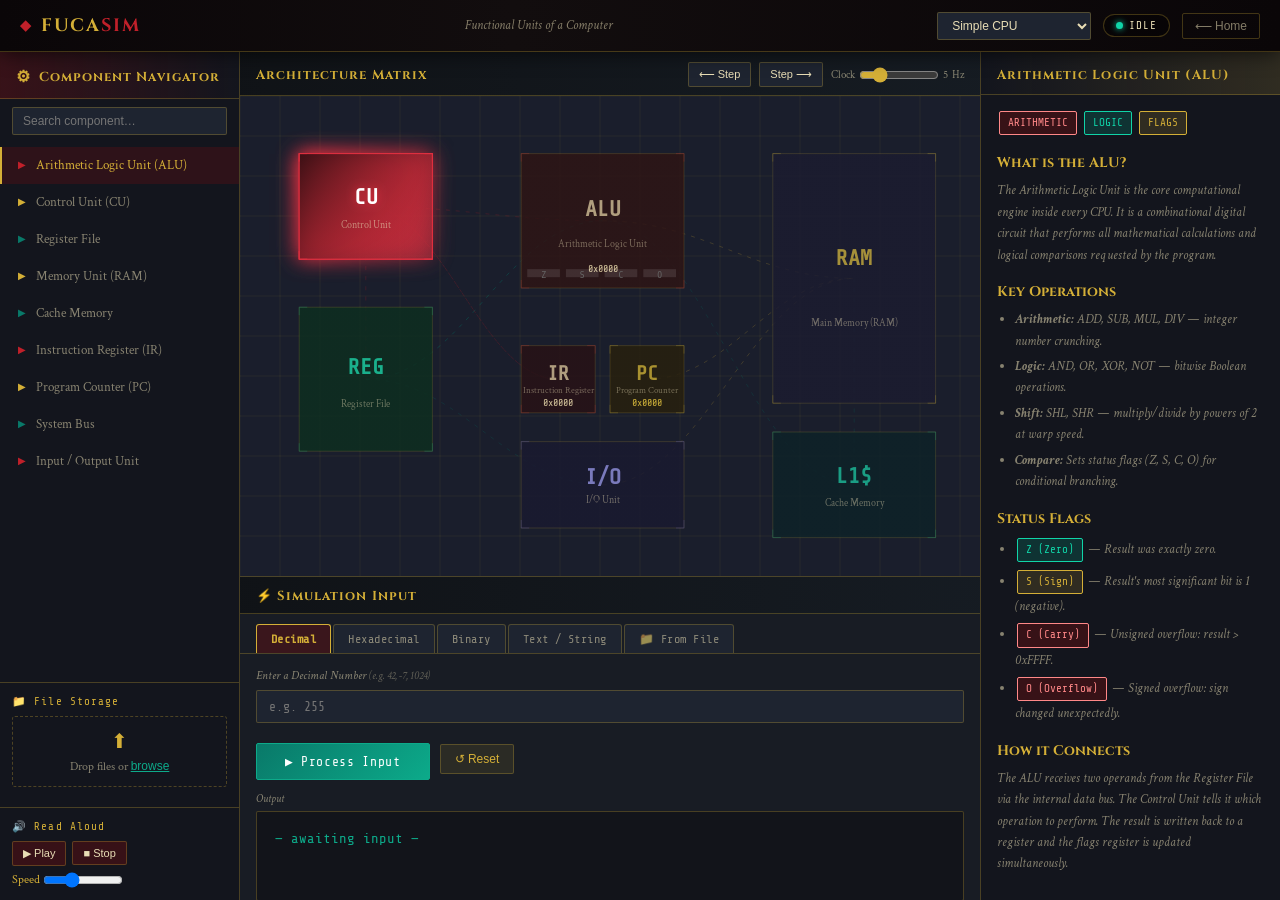
==== commit ea58eaf8: "Add files via upload" ====
--- a/pages/main.html
+++ b/pages/main.html
@@ -127,9 +127,8 @@
         </div>
       </div>
       <canvas id="simCanvas" width="900" height="480"></canvas>
-      <!-- Microop log overlay -->
-      <div class="microop-log" id="microopLog">
-        <div class="log-header">μ-Op Log <button onclick="clearLog()" style="float:right;font-size:11px;background:none;border:none;color:var(--gold);cursor:pointer">Clear</button></div>
+      <!-- μ-Op log kept in DOM (hidden) for internal simulator logging only -->
+      <div style="display:none" id="microopLog">
         <div class="log-body" id="logBody"></div>
       </div>
     </section>
--- a/css/main.css
+++ b/css/main.css
@@ -15,13 +15,13 @@
   --green-mid:  #0DAA8A;
   --green-bright:#10D4A8;
   --green-dim:  rgba(9,121,105,0.3);
-  --charcoal:   #0B0C0E;
-  --charcoal2:  #111318;
-  --charcoal3:  #161B22;
-  --panel:      rgba(16,18,22,0.92);
-  --border:     rgba(212,175,55,0.22);
+  --charcoal:   #12141A;
+  --charcoal2:  #181C24;
+  --charcoal3:  #1E2430;
+  --panel:      rgba(20,22,30,0.95);
+  --border:     rgba(212,175,55,0.28);
   --text:       #E8DDB5;
-  --text-dim:   rgba(232,221,181,0.5);
+  --text-dim:   rgba(232,221,181,0.55);
   --mono:       'Share Tech Mono', 'Courier New', monospace;
   --serif:      'Cinzel', 'Times New Roman', serif;
   --serifI:     'Crimson Text', 'Times New Roman', serif;
@@ -206,7 +206,7 @@
 .canvas-section { position: relative; }
 #simCanvas {
   display: block; width: 100%; max-height: 480px;
-  background: #060708;
+  background: #1A1E2C;
   cursor: crosshair;
 }
 .canvas-controls {
